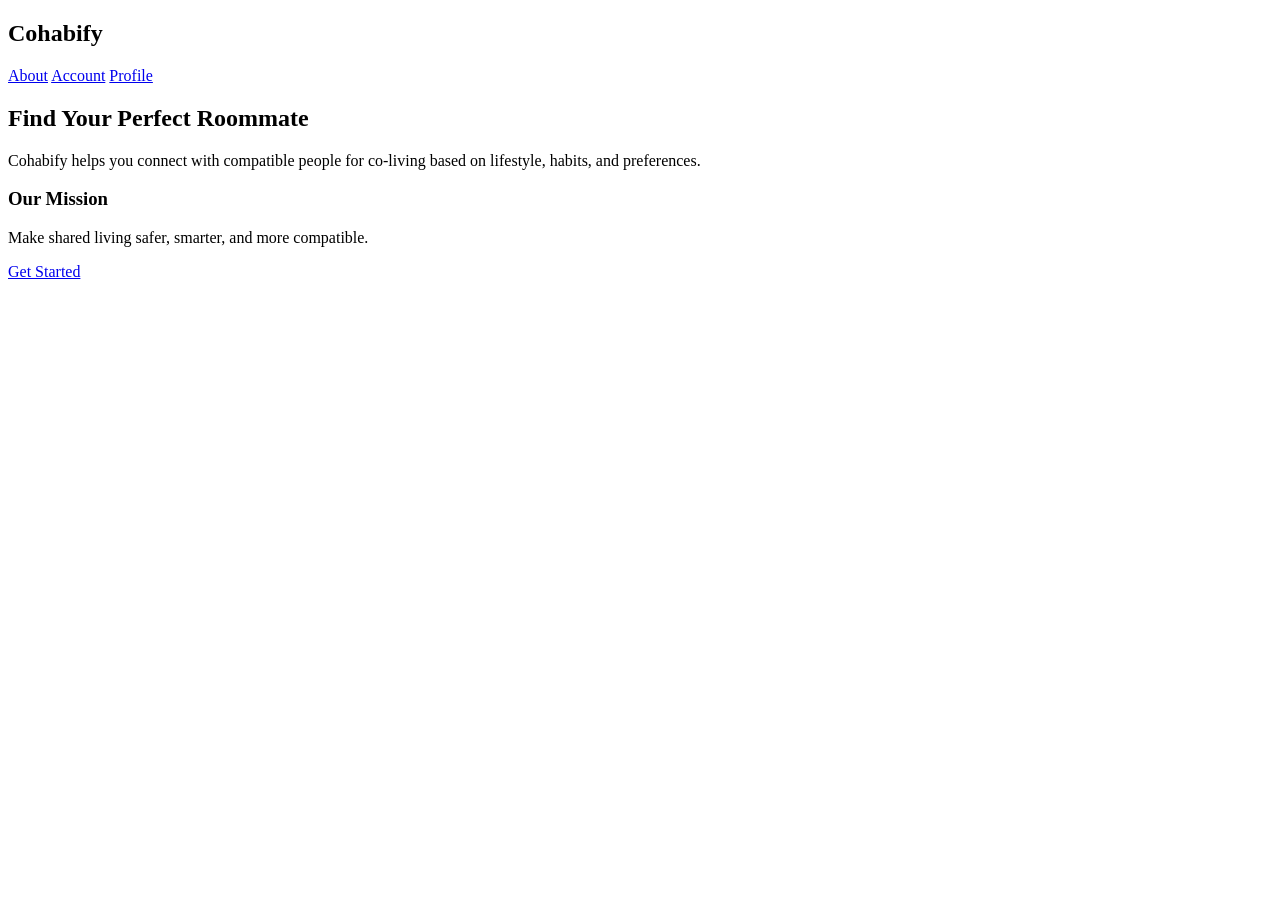
==== About.html @ 544be0b5 "Add files via upload" ====
<!DOCTYPE html>
<html lang="en">
<head>
  <meta charset="UTF-8" />
  <title>Cohabify - About</title>
  <link rel="stylesheet" href="styles.css" />
</head>
<body>
  <nav>
    <h1>Cohabify</h1>
    <div>
      <a href="index.html">About</a>
      <a href="account.html">Account</a>
      <a href="profile.html">Profile</a>
    </div>
  </nav>

  <section class="container">
    <h2>Find Your Perfect Roommate</h2>
    <p>
      Cohabify helps you connect with compatible people for co-living based on lifestyle, habits, and preferences.
    </p>

    <div class="card">
      <h3>Our Mission</h3>
      <p>
        Make shared living safer, smarter, and more compatible.
      </p>
    </div>

    <a href="account.html" class="btn">Get Started</a>
  </section>

  <script src="script.js"></script>
</body>
</html>
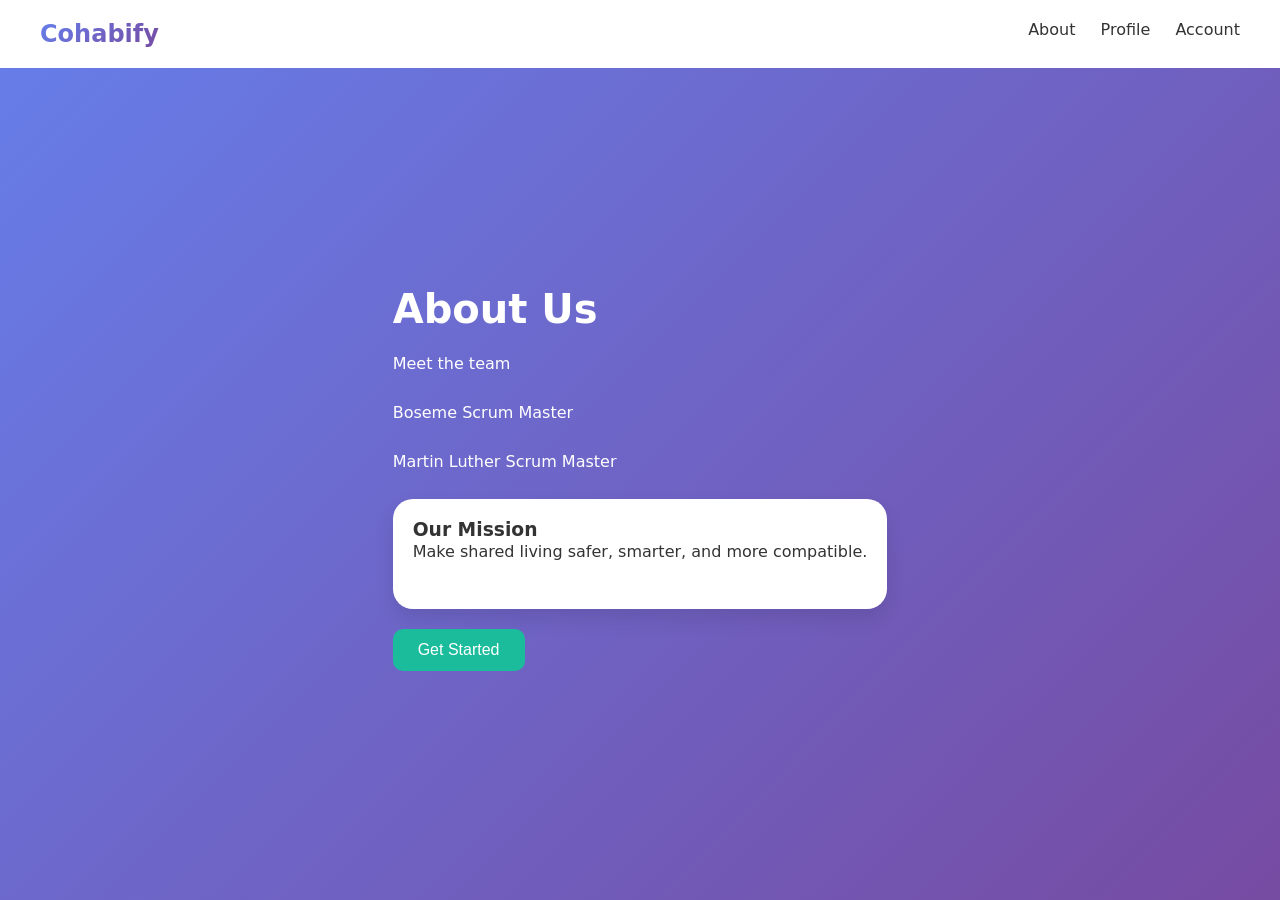
==== commit dd3b8410: "Edited teammate code" ====
--- a/About.html
+++ b/About.html
@@ -2,35 +2,51 @@
 <html lang="en">
 <head>
   <meta charset="UTF-8" />
-  <title>Cohabify - About</title>
-  <link rel="stylesheet" href="styles.css" />
+  <title>Cohabify - About Us</title>
+  <link rel="stylesheet" href="style.css" />
 </head>
 <body>
-  <nav>
-    <h1>Cohabify</h1>
+
+  <!-- NAVBAR -->
+  <nav class="navbar">
+    <h1 class="logo">Cohabify</h1>
     <div>
-      <a href="index.html">About</a>
+      <a href="about.html">About</a>
+      <a href="profile.html">Profile</a>
       <a href="account.html">Account</a>
-      <a href="profile.html">Profile</a>
     </div>
   </nav>
 
-  <section class="container">
-    <h2>Find Your Perfect Roommate</h2>
-    <p>
-      Cohabify helps you connect with compatible people for co-living based on lifestyle, habits, and preferences.
-    </p>
+  <!-- HERO SECTION -->
+  <section class="hero">
+    <div class="hero-content">
 
-    <div class="card">
-      <h3>Our Mission</h3>
+      <h2>About Us</h2>
+
       <p>
-        Make shared living safer, smarter, and more compatible.
+        Meet the team
       </p>
+
+      <p>
+        Boseme
+        Scrum Master
+      </p>
+
+      <p>
+        Martin Luther
+        Scrum Master
+      </p>
+
+
+      <div class="mission-card">
+        <h3>Our Mission</h3>
+        <p>Make shared living safer, smarter, and more compatible.</p>
+      </div>
+
+      <button class="cta-btn">Get Started</button>
+
     </div>
-
-    <a href="account.html" class="btn">Get Started</a>
   </section>
 
-  <script src="script.js"></script>
 </body>
 </html>
--- a/style.css
+++ b/style.css
@@ -0,0 +1,278 @@
+/* ========================= */
+/* RESET */
+/* ========================= */
+* {
+  margin: 0;
+  padding: 0;
+  box-sizing: border-box;
+}
+
+/* ========================= */
+/* BODY */
+/* ========================= */
+body {
+  font-family: system-ui, sans-serif;
+  background: linear-gradient(135deg, #667eea, #764ba2);
+  min-height: 100vh;
+}
+
+/* ========================= */
+/* NAVBAR */
+/* ========================= */
+.navbar {
+  display: flex;
+  justify-content: space-between;
+  padding: 20px 40px;
+  background: white;
+}
+
+.navbar a {
+  margin-left: 20px;
+  text-decoration: none;
+  color: #333;
+}
+
+/* ========================= */
+/* HERO (ABOUT PAGE) */
+/* ========================= */
+.hero {
+  height: calc(100vh - 80px);
+  display: flex;
+  justify-content: center;
+  align-items: center;
+  padding: 40px;
+}
+
+.hero-content {
+  max-width: 600px;
+  color: white;
+}
+
+.hero-content h2 {
+  font-size: 40px;
+  margin-bottom: 20px;
+}
+
+.hero-content p {
+  margin-bottom: 25px;
+  line-height: 1.5;
+}
+
+/* MISSION CARD */
+.mission-card {
+  background: white;
+  color: #333;
+  padding: 20px;
+  border-radius: 20px;
+  margin-bottom: 20px;
+  box-shadow: 0 10px 20px rgba(0,0,0,0.1);
+}
+
+/* CTA BUTTON */
+.cta-btn {
+  padding: 12px 25px;
+  border: none;
+  background: #1abc9c;
+  color: white;
+  border-radius: 10px;
+  cursor: pointer;
+  font-size: 16px;
+}
+
+/* ========================= */
+/* MAIN LAYOUT (ACCOUNT PAGE) */
+/* ========================= */
+.main-container {
+  display: flex;
+  height: calc(100vh - 70px);
+}
+
+/* LEFT PANEL */
+.left-panel {
+  width: 50%;
+  background: linear-gradient(135deg, #667eea, #764ba2);
+  color: white;
+  display: flex;
+  flex-direction: column;
+  justify-content: center;
+  padding: 40px;
+}
+
+/* FORM SIDE */
+.form-container {
+  width: 50%;
+  display: flex;
+  justify-content: center;
+  align-items: center;
+  background: #f5f5f5;
+}
+
+.form-box {
+  background: white;
+  padding: 30px;
+  border-radius: 20px;
+  width: 80%;
+  max-width: 400px;
+  box-shadow: 0 20px 40px rgba(0,0,0,.15);
+}
+
+/* INPUTS */
+.form-box input {
+  width: 100%;
+  padding: 12px;
+  margin: 10px 0;
+  border-radius: 10px;
+  border: 1px solid #ddd;
+}
+
+/* BUTTON */
+.btn {
+  width: 100%;
+  padding: 12px;
+  background: #1abc9c;
+  color: white;
+  border: none;
+  border-radius: 10px;
+  cursor: pointer;
+}
+
+/* ========================= */
+/* CARD (MATCH PAGE) */
+/* ========================= */
+.card {
+  background: #fff;
+  max-width: 450px;
+  width: 100%;
+  border-radius: 28px;
+  padding: 28px;
+  box-shadow: 0 20px 40px rgba(0,0,0,.15);
+}
+
+.header {
+  display: flex;
+  justify-content: space-between;
+  align-items: baseline;
+  margin-bottom: 20px;
+}
+
+.logo {
+  font-size: 24px;
+  font-weight: 700;
+  background: linear-gradient(135deg,#667eea,#764ba2);
+  -webkit-background-clip: text;
+  background-clip: text;
+  color: transparent;
+}
+
+.match-badge {
+  background: #fff0f0;
+  padding: 6px 14px;
+  border-radius: 40px;
+  font-size: 14px;
+  font-weight: 600;
+  color: #e25c6b;
+}
+
+.greeting {
+  font-size: 26px;
+  font-weight: 600;
+  margin-bottom: 24px;
+}
+
+.profile {
+  display: flex;
+  gap: 16px;
+  align-items: center;
+  margin-bottom: 24px;
+}
+
+.avatar {
+  width: 70px;
+  height: 70px;
+  border-radius: 50%;
+  display: flex;
+  align-items: center;
+  justify-content: center;
+  background: linear-gradient(135deg,#ffd89b,#c7e9fb);
+  font-size: 22px;
+}
+
+.info h2 {
+  font-size: 22px;
+  margin-bottom: 4px;
+}
+
+.job {
+  background: #f5f5f5;
+  padding: 4px 12px;
+  border-radius: 20px;
+  font-size: 14px;
+}
+
+.details {
+  background: #f8f9fa;
+  padding: 14px 18px;
+  border-radius: 20px;
+  display: flex;
+  justify-content: space-between;
+  margin-bottom: 28px;
+}
+
+.location,
+.price {
+  display: flex;
+  gap: 6px;
+  font-size: 14px;
+}
+
+.preferences h3 {
+  font-size: 12px;
+  text-transform: uppercase;
+  color: #888;
+  margin-bottom: 14px;
+}
+
+.chips {
+  display: flex;
+  flex-wrap: wrap;
+  gap: 10px;
+}
+
+.chip {
+  background: #f0f2f5;
+  padding: 8px 16px;
+  border-radius: 30px;
+  font-size: 13px;
+}
+
+/* ========================= */
+/* RESPONSIVE */
+/* ========================= */
+@media (max-width: 768px) {
+  .main-container {
+    flex-direction: column;
+  }
+
+  .left-panel {
+    width: 100%;
+    height: 30%;
+  }
+
+  .form-container {
+    width: 100%;
+  }
+}
+
+@media (max-width: 480px) {
+  .card {
+    padding: 20px;
+  }
+
+  .greeting {
+    font-size: 22px;
+  }
+
+  .details {
+    flex-direction: column;
+  }
+}
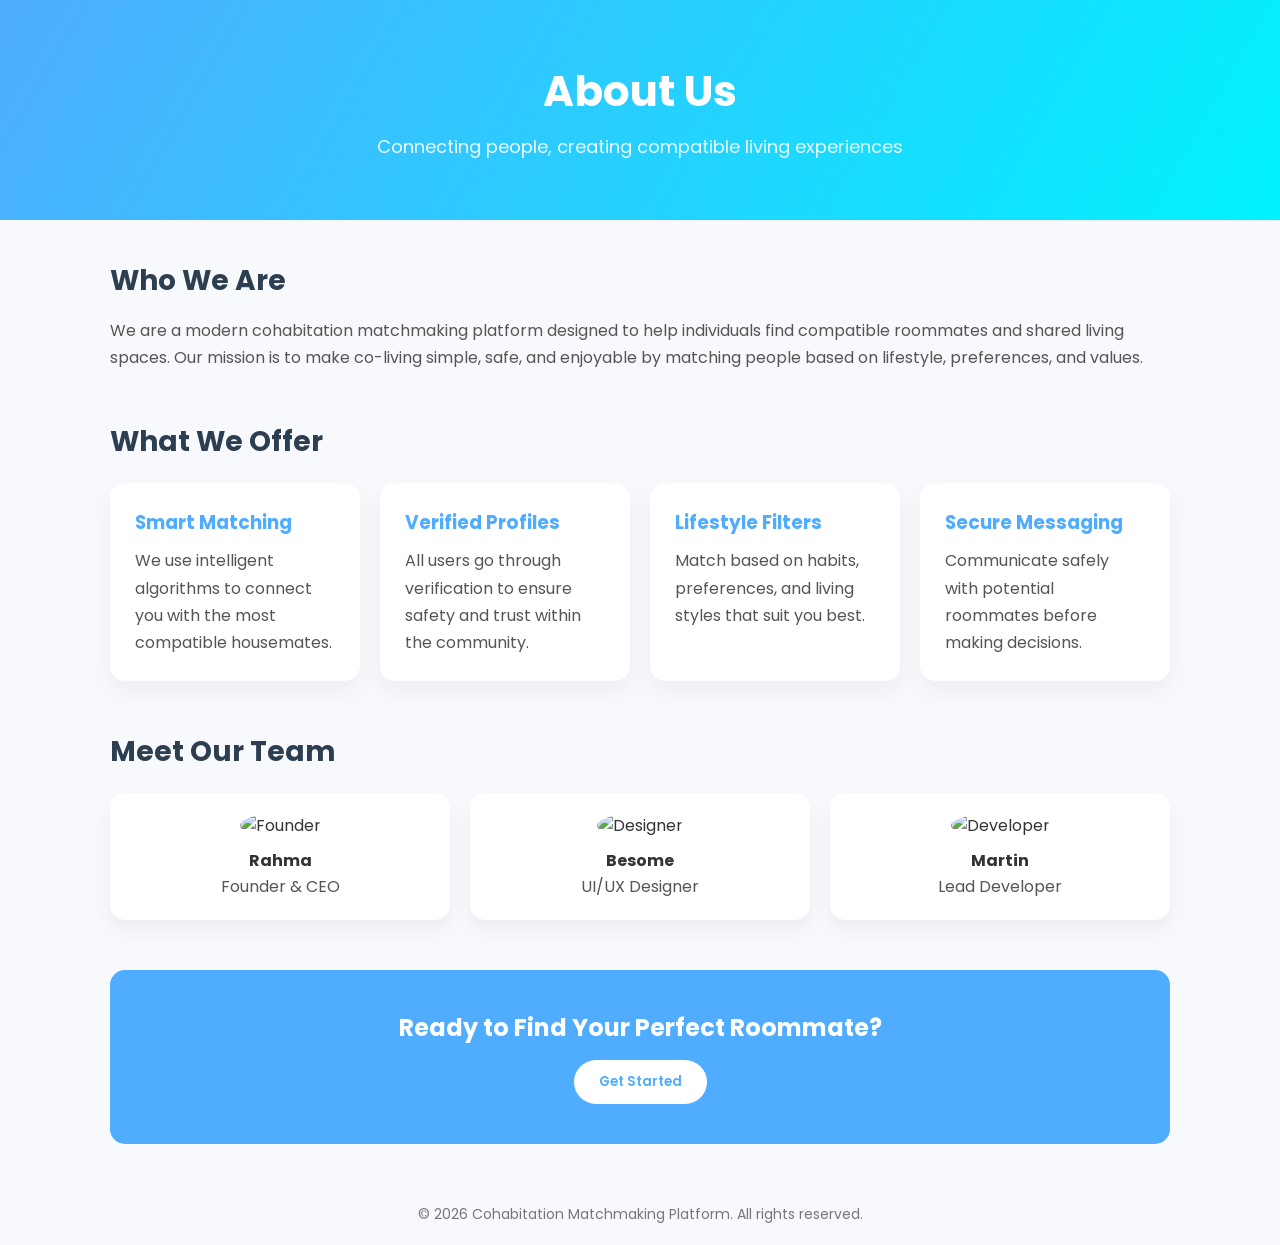
==== commit c7bc078a: "Add files via upload" ====
--- a/About.html
+++ b/About.html
@@ -1,52 +1,217 @@
 <!DOCTYPE html>
 <html lang="en">
 <head>
-  <meta charset="UTF-8" />
-  <title>Cohabify - About Us</title>
-  <link rel="stylesheet" href="style.css" />
+  <meta charset="UTF-8">
+  <meta name="viewport" content="width=device-width, initial-scale=1.0">
+  <title>About Us - Cohabitation Matchmaking</title>
+  <link href="https://fonts.googleapis.com/css2?family=Poppins:wght@300;400;600&display=swap" rel="stylesheet">
+  <style>
+    * {
+      margin: 0;
+      padding: 0;
+      box-sizing: border-box;
+      font-family: 'Poppins', sans-serif;
+    }
+
+    body {
+      background: #f7f9fc;
+      color: #333;
+    }
+
+    header {
+      background: linear-gradient(120deg, #4facfe, #00f2fe);
+      color: white;
+      padding: 60px 20px;
+      text-align: center;
+    }
+
+    header h1 {
+      font-size: 42px;
+      margin-bottom: 10px;
+    }
+
+    header p {
+      font-size: 18px;
+      opacity: 0.9;
+    }
+
+    .container {
+      max-width: 1100px;
+      margin: 40px auto;
+      padding: 0 20px;
+    }
+
+    .section {
+      margin-bottom: 50px;
+    }
+
+    .section h2 {
+      font-size: 28px;
+      margin-bottom: 15px;
+      color: #2c3e50;
+    }
+
+    .section p {
+      line-height: 1.7;
+      color: #555;
+    }
+
+    .features {
+      display: grid;
+      grid-template-columns: repeat(auto-fit, minmax(250px, 1fr));
+      gap: 20px;
+      margin-top: 20px;
+    }
+
+    .card {
+      background: white;
+      padding: 25px;
+      border-radius: 15px;
+      box-shadow: 0 10px 25px rgba(0,0,0,0.05);
+      transition: 0.3s;
+    }
+
+    .card:hover {
+      transform: translateY(-8px);
+    }
+
+    .card h3 {
+      margin-bottom: 10px;
+      color: #4facfe;
+    }
+
+    .team {
+      display: grid;
+      grid-template-columns: repeat(auto-fit, minmax(200px, 1fr));
+      gap: 20px;
+      margin-top: 20px;
+    }
+
+    .team-member {
+      text-align: center;
+      background: white;
+      padding: 20px;
+      border-radius: 15px;
+      box-shadow: 0 10px 20px rgba(0,0,0,0.05);
+    }
+
+    .team-member img {
+      width: 100px;
+      height: 100px;
+      border-radius: 50%;
+      object-fit: cover;
+      margin-bottom: 10px;
+    }
+
+    .cta {
+      text-align: center;
+      padding: 40px 20px;
+      background: #4facfe;
+      color: white;
+      border-radius: 15px;
+    }
+
+    .cta h2 {
+      margin-bottom: 15px;
+    }
+
+    .cta button {
+      padding: 12px 25px;
+      border: none;
+      background: white;
+      color: #4facfe;
+      border-radius: 30px;
+      cursor: pointer;
+      font-weight: 600;
+      transition: 0.3s;
+    }
+
+    .cta button:hover {
+      background: #f1f1f1;
+    }
+
+    footer {
+      text-align: center;
+      padding: 20px;
+      font-size: 14px;
+      color: #777;
+    }
+  </style>
 </head>
 <body>
 
-  <!-- NAVBAR -->
-  <nav class="navbar">
-    <h1 class="logo">Cohabify</h1>
-    <div>
-      <a href="about.html">About</a>
-      <a href="profile.html">Profile</a>
-      <a href="account.html">Account</a>
+<header>
+  <h1>About Us</h1>
+  <p>Connecting people, creating compatible living experiences</p>
+</header>
+
+<div class="container">
+
+  <div class="section">
+    <h2>Who We Are</h2>
+    <p>
+      We are a modern cohabitation matchmaking platform designed to help individuals find compatible roommates and shared living spaces. Our mission is to make co-living simple, safe, and enjoyable by matching people based on lifestyle, preferences, and values.
+    </p>
+  </div>
+
+  <div class="section">
+    <h2>What We Offer</h2>
+    <div class="features">
+      <div class="card">
+        <h3>Smart Matching</h3>
+        <p>We use intelligent algorithms to connect you with the most compatible housemates.</p>
+      </div>
+
+      <div class="card">
+        <h3>Verified Profiles</h3>
+        <p>All users go through verification to ensure safety and trust within the community.</p>
+      </div>
+
+      <div class="card">
+        <h3>Lifestyle Filters</h3>
+        <p>Match based on habits, preferences, and living styles that suit you best.</p>
+      </div>
+
+      <div class="card">
+        <h3>Secure Messaging</h3>
+        <p>Communicate safely with potential roommates before making decisions.</p>
+      </div>
     </div>
-  </nav>
-
-  <!-- HERO SECTION -->
-  <section class="hero">
-    <div class="hero-content">
-
-      <h2>About Us</h2>
-
-      <p>
-        Meet the team
-      </p>
-
-      <p>
-        Boseme
-        Scrum Master
-      </p>
-
-      <p>
-        Martin Luther
-        Scrum Master
-      </p>
-
-
-      <div class="mission-card">
-        <h3>Our Mission</h3>
-        <p>Make shared living safer, smarter, and more compatible.</p>
-      </div>
-
-      <button class="cta-btn">Get Started</button>
-
+  </div>
+
+  <div class="section">
+    <h2>Meet Our Team</h2>
+    <div class="team">
+      <div class="team-member">
+        <img src="https://via.placeholder.com/100" alt="Founder">
+        <h4>Rahma</h4>
+        <p>Founder & CEO</p>
+      </div>
+
+      <div class="team-member">
+        <img src="https://via.placeholder.com/100" alt="Designer">
+        <h4>Besome</h4>
+        <p>UI/UX Designer</p>
+      </div>
+
+      <div class="team-member">
+        <img src="https://via.placeholder.com/100" alt="Developer">
+        <h4>Martin</h4>
+        <p>Lead Developer</p>
+      </div>
     </div>
-  </section>
+  </div>
+
+  <div class="cta">
+    <h2>Ready to Find Your Perfect Roommate?</h2>
+    <button>Get Started</button>
+  </div>
+
+</div>
+
+<footer>
+  <p>© 2026 Cohabitation Matchmaking Platform. All rights reserved.</p>
+</footer>
 
 </body>
-</html>+</html>
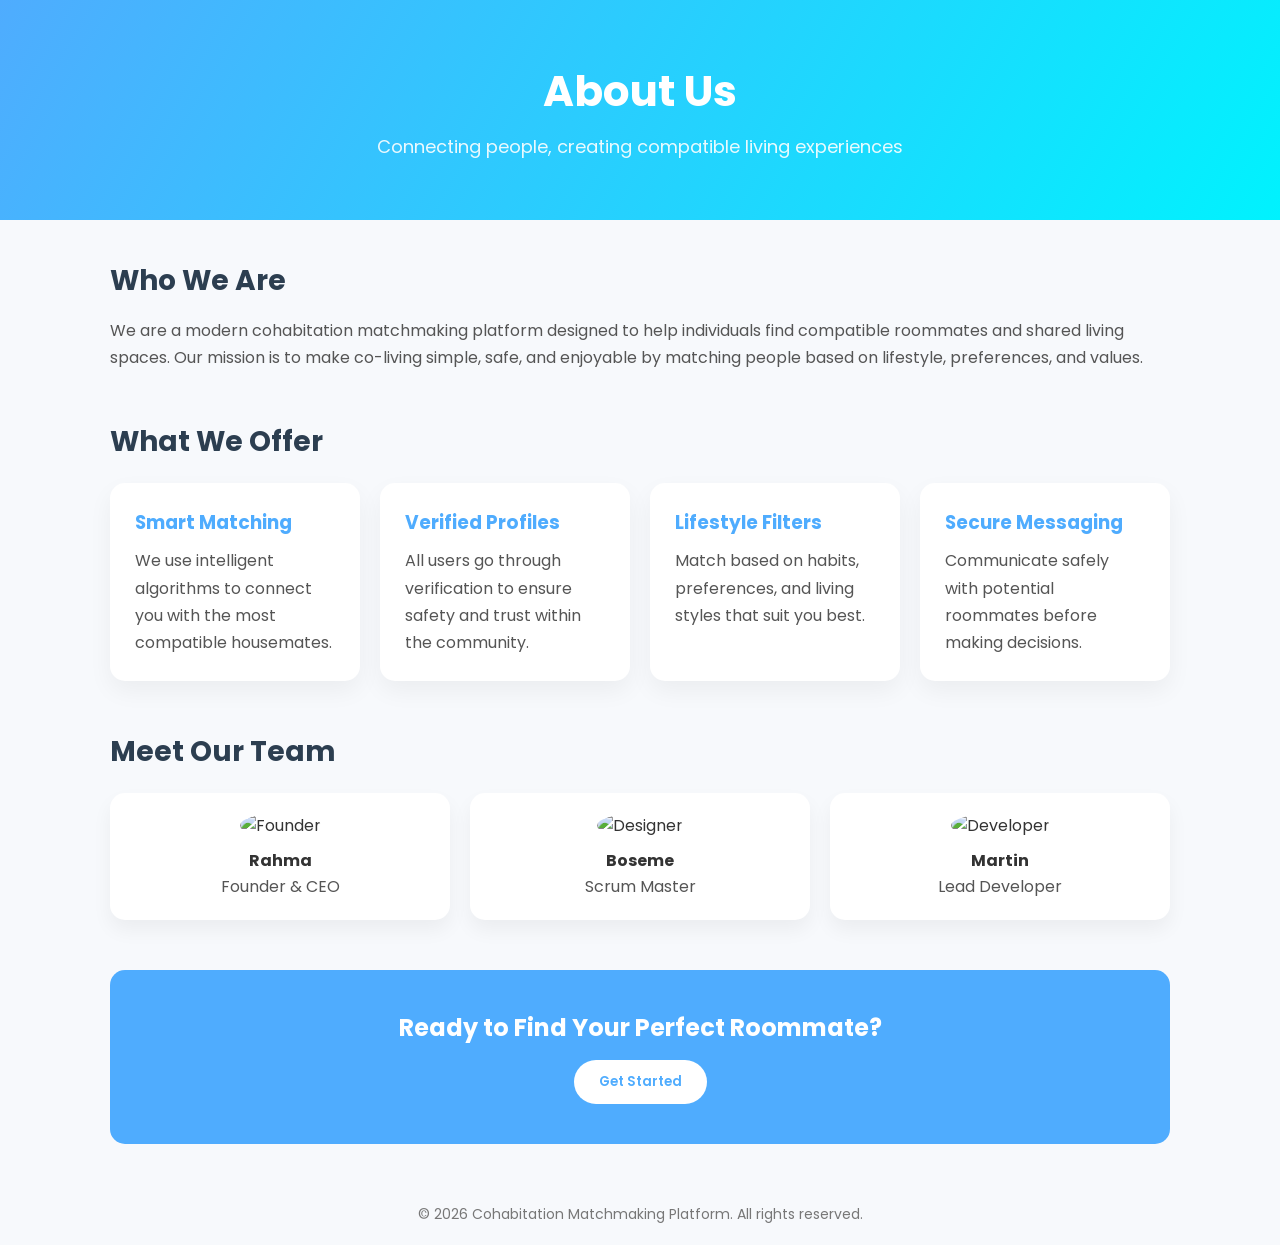
==== commit 5d35ad08: "Added features" ====
--- a/About.html
+++ b/About.html
@@ -190,8 +190,8 @@
 
       <div class="team-member">
         <img src="https://via.placeholder.com/100" alt="Designer">
-        <h4>Besome</h4>
-        <p>UI/UX Designer</p>
+        <h4>Boseme</h4>
+        <p>Scrum Master</p>
       </div>
 
       <div class="team-member">
@@ -204,7 +204,10 @@
 
   <div class="cta">
     <h2>Ready to Find Your Perfect Roommate?</h2>
-    <button>Get Started</button>
+    <a href="Account.html">
+      <button>Get Started</button>
+    </a>
+    
   </div>
 
 </div>
